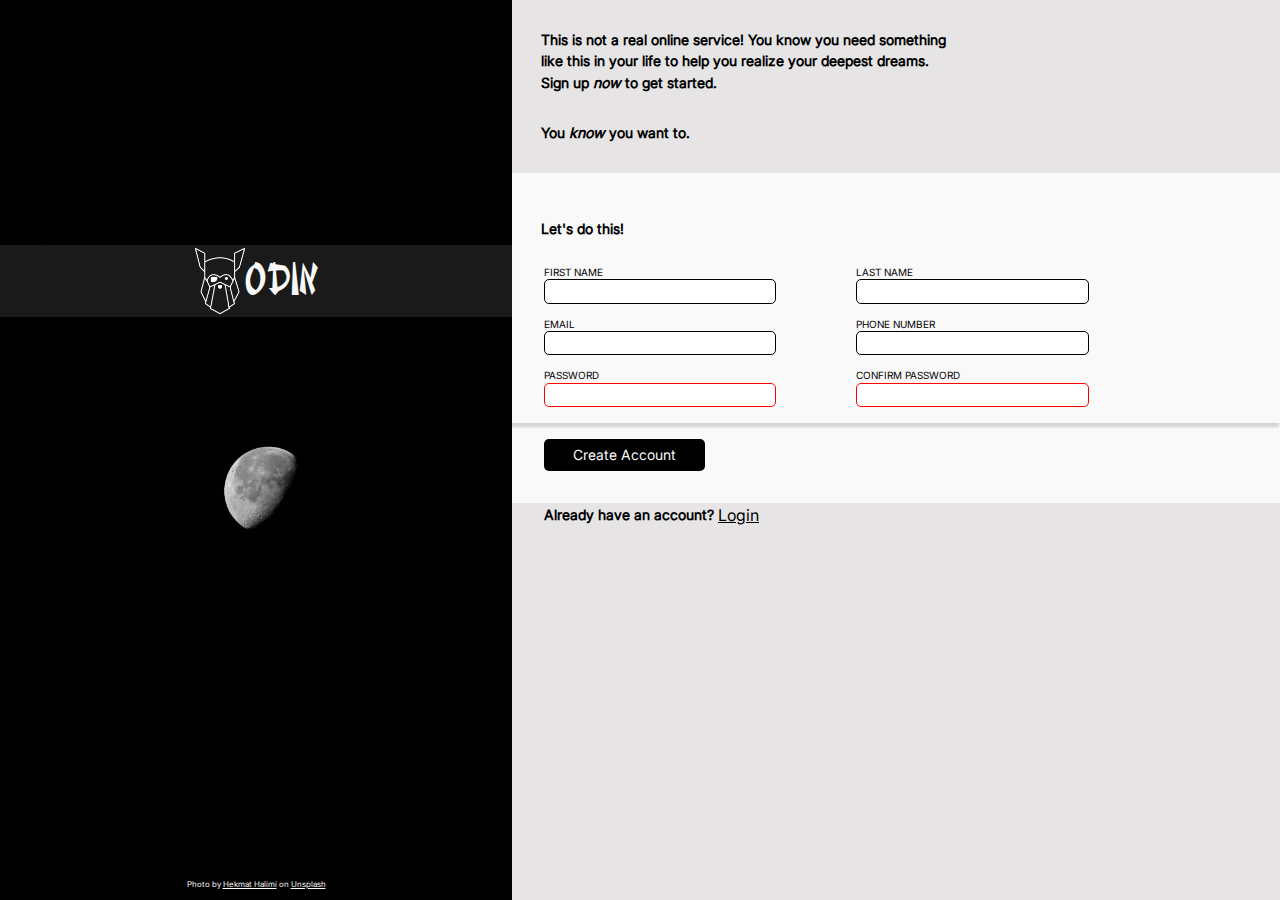
==== index.html @ 43a0bf0f "renamed the signup to index" ====
<!DOCTYPE html>
<html lang="en">
<head>
    <meta charset="UTF-8">
    <meta name="viewport" content="width=device-width, initial-scale=1.0">
    <title>Signup | VictorDev</title>
    <link rel="stylesheet" href="src/css/reset.css">
    <link rel="stylesheet" href="src/css/style.css">
    <link rel="shortcut icon" href="src/img/favicon.ico" type="image/x-icon">
</head>
<body>
    <main>
        <div class="main">
            <div class="bg d-none">
                <div class="bg-trasparent">
                    <div>
                        <img src="src/img/logo/odin-lined.png" alt="logo">
                        <span class="logo">ODIN</span>
                    </div>
                </div>
                <footer>
                    <p>Photo by <a href="https://unsplash.com/@hekmat_halimi"> Hekmat Halimi</a> on <a href="https://unsplash.com/">Unsplash</a></p>
                </footer>
            </div>
            <div class="right-container">
                <div>
                    <p class="heading p-2">
                        <b>This is not a real online service! 
                            You know you need something like this in your life to help you realize your deepest dreams.
                            Sign up <em>now</em> to get started.</b>
                    </p>
                    <p  class="ps-2 pb-2">
                        <b>You <em>know</em> you want to.</b>
                    </p>
                </div>
                <div class="form-container">
                    <p class="p-2">
                        <b>Let's do this!</b>
                    </p>

                    <form action="/signup.html" method="post" class="form">
                        <div class="form-group-shadow">
                            <div class="form-group pb ps-2">
                                <div class="form-row">
                                    <label for="first-name">FIRST NAME</label>
                                    <input type="text" name="firstName" id="first-name" minlength="3" autocomplete="name" required>
                                </div>
                                <div class="form-row">
                                    <label for="last-name">LAST NAME</label>
                                    <input type="text" name="lastName" id="last-name" minlength="3" required>
                                </div>
                            </div>
                            <div class="form-group pb ps-2">
                                <div class="form-row">
                                    <label for="email">EMAIL</label>
                                    <input type="email" name="email" id="email" autocomplete="email" required>
                                </div>
                                <div class="form-row">
                                    <label for="phone">PHONE NUMBER</label>
                                    <input type="tel" name="phone" id="phone" autocomplete="tel" required>
                                </div>
                            </div>
                            <div class="form-group pb ps-2">
                                <div class="form-row">
                                    <label for="password">PASSWORD</label>
                                    <input type="password" name="password" id="password" minlength="6" required>
                                </div>
                                <div class="form-row">
                                    <label for="confirmPassword">CONFIRM PASSWORD</label>
                                    <input type="password" name="confirmPassword" id="confirmPassword" minlength="6" required>
                                </div>
                            </div>
                        </div>
                        <div class="pt ps-2">
                            <button type="submit">Create Account</button>
                        </div>
                    </form>
                </div>

                <div class="align-left ps-2 pb">
                    <p>
                        <b>Already have an account?</b>
                    </p>
                    &nbsp;
                    <a href="#">Login</a>
                </div>
            </div>
        </div>
    </main>

    <div class="small-screen">Please get a bigger display!</div>
</body>
</html>
---- src/css/style.css ----
@font-face {
    font-family: 'Japonesa';
    src: url('/src/fonts/Japonesa.woff2') format('woff2');
    font-weight: normal;
    font-style: normal;
}

/* @font-face {
    font-family: 'Interbold';
    src: url('/src/fonts/InterBold.woff2') format('woff2');
    font-weight: bold;
    font-style: normal;
} */

@font-face {
    font-family: 'Interregular';
    src: url('/src/fonts/InterRegular.woff2') format('woff2');
    font-weight: normal;
    font-style: normal;
}

:root {
    --font-body: 'Interregular', sans-serif;
    /* --font-heading: 'Interbold', sans-serif; */
    --font-logo: 'Japonesa', sans-serif;
    --font-size: 16px;
    --color-primary: #f9f9f9;   
    --color-secondary: #000000;
    --color-red: #ff0000;
    --color-light-blue: #00bfff;
    --color-link: #0000ff;
    --color-light: #e6e4e4; 
    --color-gray: #808080;
    --color-green: #008000;
}

body{
    font-family: var(--font-body);
    font-size: var(--font-size);
    margin: 0 auto;
    background-color: var(--color-light);
}

a[href^="/"] {
    color: var(--color-gray);
}

p {
    display: block;
    margin: 0;
    font-size: 0.9rem;
}


a:visited {
    color: var(--color-gray);
    opacity: 0.1;
}

input{
    font-family: var(--font-body);
    appearance: none;
    -webkit-appearance: none;
    -moz-appearance: none;
    border: 1px solid;
    font-size: 0.9rem;
    padding: 0.2rem;
    border-radius: 5px;
    text-indent: 2px;
} 

input[type="password"]:invalid {
    border: 1px solid var(--color-red);
}

input:focus {
    border: 1px solid var(--color-light-blue);
    box-shadow: 0 1px 3px 0 var(--color-blue);
    outline: none;
}

input:required:valid:focus {
    border: 1px solid var(--color-green);
    box-shadow: 0 1px 3px var(--color-green);
    outline: none;
}

input[type="password"]:valid {
    border: 1px solid var(--color-green)
} 

.main {
    display: grid;
    grid-template-columns: 1fr 1.5fr;
}

.heading{
    /* font-family: var(--font-heading); */
    font-size: 0.9rem;
    width: 53ch;
}
.bg{
    background-image: url(/src/img/hekmat-background-unsplash.jpg);
    background-size: cover;
    background-position: center;
    background-repeat: no-repeat;
    min-height: calc(100vh);
    position: relative;
}

.bg-trasparent{
    position: absolute;
    left: 0;
    right: 0;
    top: calc(30% - 25px);
    background-color: rgba(255, 255, 255, 0.1); 

}
.bg-trasparent div{
    display: flex;
    justify-content: center;
    align-items: center;
    top: calc(30% - 25px);
    
}
.bg-trasparent img{
    width: 50px;
}

.logo{
    font-family: var(--font-logo);
    font-size: 3rem;
    color: var(--color-primary);
}

.right-container {
   max-height: 100vh
}

.form-container {
    background-color: var(--color-primary);
    padding: 1em 0 2em; 
}

footer {
    color: var(--color-primary);
    text-align: center;
    position: absolute;
    bottom: 10px;
    left: 0;
    right: 0;
} 
footer p {
    font-size: 0.5rem;
}

.form-group {
    display: flex;
    gap: 5em;
    padding-right: 2em;
}

.form-group-shadow {
    box-shadow: -1px 4px 2px rgba(128, 128, 128, 0.3)
}
label {
    display: block;
    font-size: 0.6rem;

}

.align-left {
    display: flex;
    justify-content: left;
    align-items: center;
}

.p {
    padding: 1em
}
.p-2{
    padding: 2em
}

.pt {
    padding-top: 1em;
}
.pt-2 {
    padding-top: 2em;
}

.pb {
    padding-bottom: 1em;
}

.pb-2{
    padding-bottom: 2em
}
.pb-3{
    padding-bottom: 3em
}
.ps {
    padding-left: 1em;
}
.ps-2 {
    padding-left: 2em;
}

.pe {
    padding-right: 1em;
}

button{
    border-style: none;
    border-radius: 5px;
    font-size: 0.9rem;
    padding: 0.5rem 2em;
    background-color: var(--color-secondary);
    color: var(--color-primary);
    cursor: pointer;
}

.d-none {
    display: block;
}
.small-screen{
    display: none;
    position: absolute;
    left: 0;
    right: 0;
    bottom: 50%;
    top: 50%;
    font-size: 0.9rem
}

@media (max-width:850px) {
    .d-none {
        display: none
    }
     
}

@media (min-width: 601px) and (max-width: 850px) {
    .main {
        display: flex;
       
        align-items: center;
        justify-content: center;
    } 
    .form-group {
        flex-direction: row;
        gap: 1rem;
        padding-right: 2em
    }
    .form-container {
        display: flex;
        flex-direction: column;
        align-items: center;
        justify-content: center;
    }
}
@media (max-width: 600px) {
    .main {
        display: flex;
        align-items: center;
        justify-content: center;
        height: calc(100vh);
        padding: 2em;
    } 
    .right-container {
        padding: 2em;
        width: 100vw
    } 
    .heading {
        width: 35ch;
        width: 35ch;
        margin-right: 7px
    }

    .form-group {
        flex-direction: column;
        gap: 1rem;
        padding-right: 2em
    }

    input{
        min-width: calc(50vw - 200px);
        font-size: 0.6rem
    }
    .heading, p {
        font-size: 0.7rem;
        margin-left: 8px
    }
    a {
        font-size: 0.8rem
    }
    button {
        font-size: 0.6rem
    }
}

@media (max-width: 265px) {
    .main {
        display: none;
    }
    .small-screen {
        display: block;
    }
}
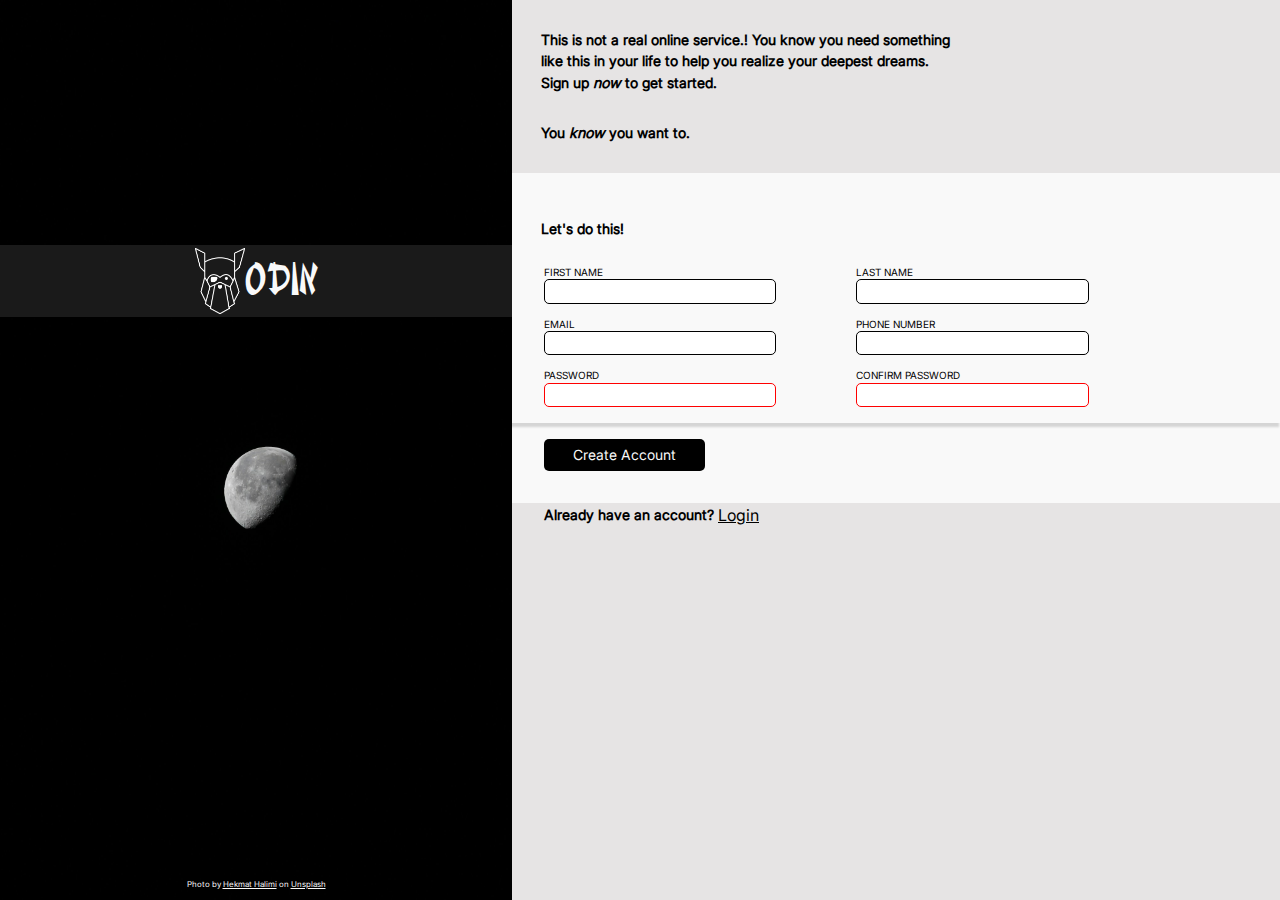
==== commit 54e64050: "see if image service is working on github" ====
--- a/index.html
+++ b/index.html
@@ -25,7 +25,7 @@
             <div class="right-container">
                 <div>
                     <p class="heading p-2">
-                        <b>This is not a real online service! 
+                        <b>This is not a real online service.! 
                             You know you need something like this in your life to help you realize your deepest dreams.
                             Sign up <em>now</em> to get started.</b>
                     </p>
